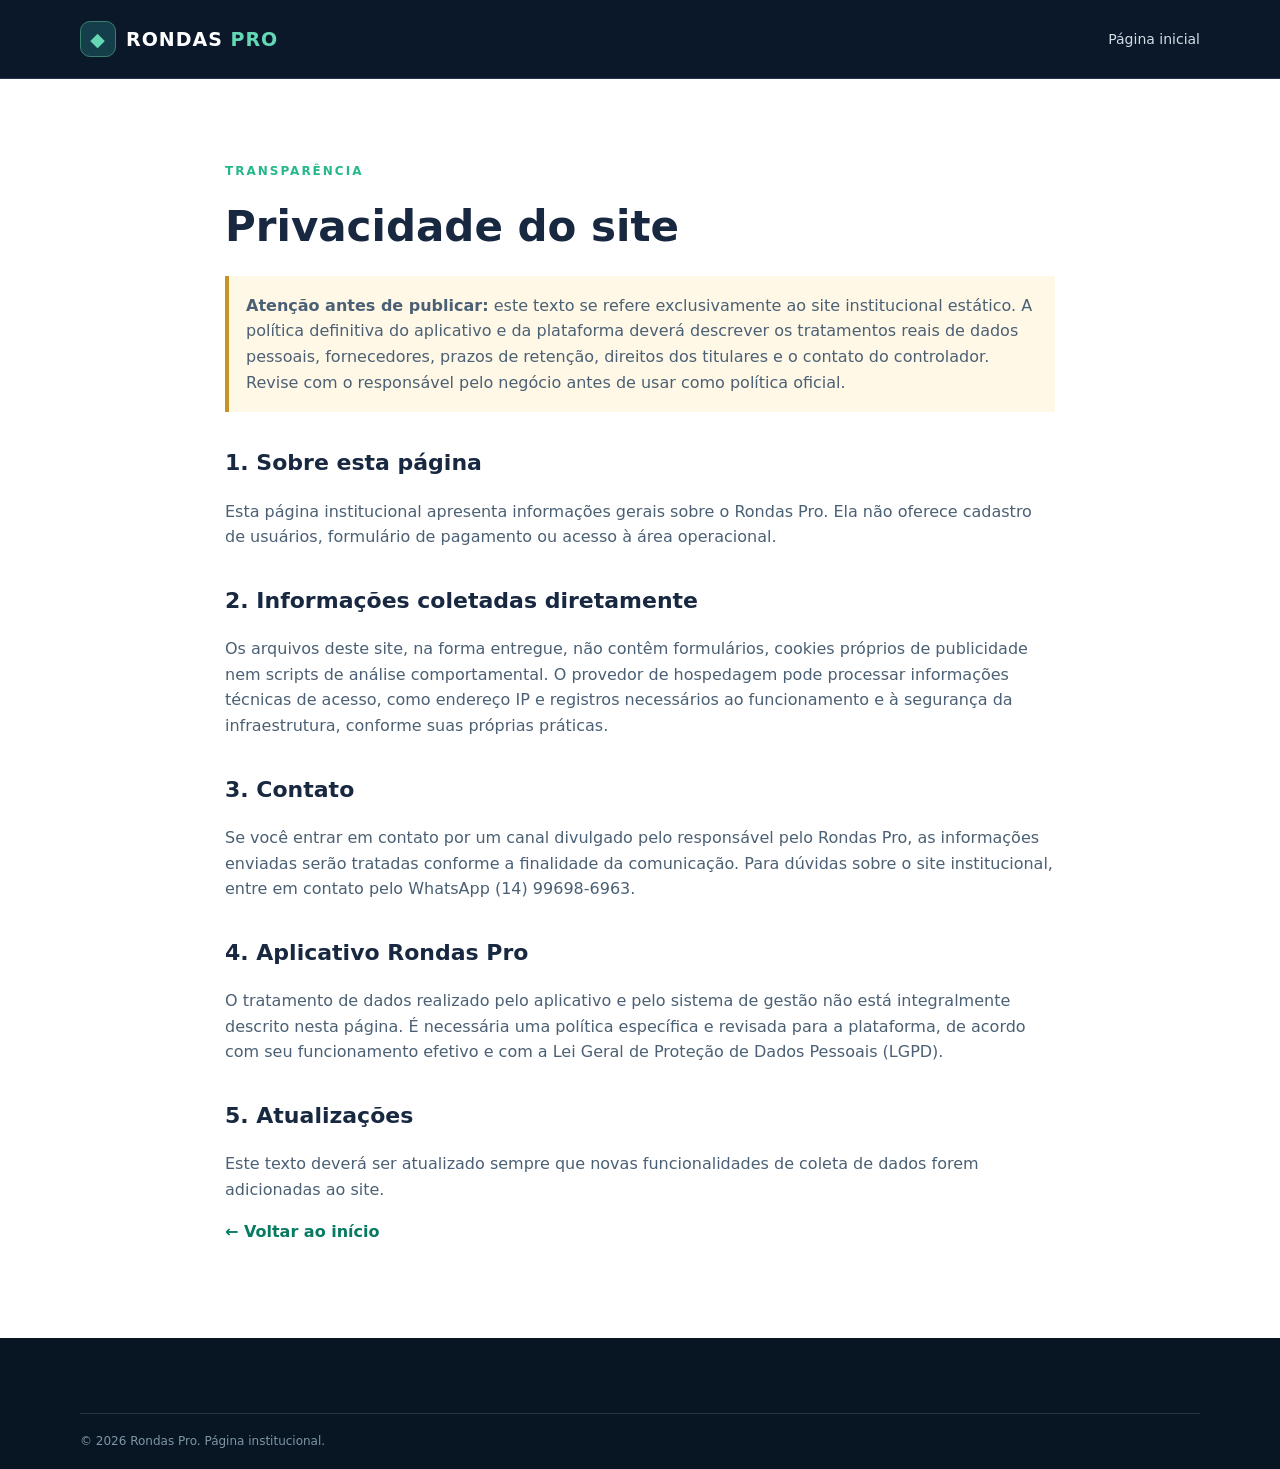
==== privacidade.html @ fb38d1d8 "Site institucional Rondas Pro" ====
<!doctype html><html lang="pt-BR"><head><meta charset="utf-8"><meta name="viewport" content="width=device-width,initial-scale=1"><title>Privacidade | Rondas Pro</title><meta name="description" content="Informações de privacidade do site institucional Rondas Pro."><link rel="stylesheet" href="styles.css"></head><body><header class="header"><div class="wrap nav"><a class="brand" href="index.html"><span class="brand-mark">◆</span><span>RONDAS <b>PRO</b></span></a><nav><a href="index.html">Página inicial</a></nav></div></header><main class="wrap privacy"><span class="section-label">TRANSPARÊNCIA</span><h1>Privacidade do site</h1><p class="notice"><strong>Atenção antes de publicar:</strong> este texto se refere exclusivamente ao site institucional estático. A política definitiva do aplicativo e da plataforma deverá descrever os tratamentos reais de dados pessoais, fornecedores, prazos de retenção, direitos dos titulares e o contato do controlador. Revise com o responsável pelo negócio antes de usar como política oficial.</p><h2>1. Sobre esta página</h2><p>Esta página institucional apresenta informações gerais sobre o Rondas Pro. Ela não oferece cadastro de usuários, formulário de pagamento ou acesso à área operacional.</p><h2>2. Informações coletadas diretamente</h2><p>Os arquivos deste site, na forma entregue, não contêm formulários, cookies próprios de publicidade nem scripts de análise comportamental. O provedor de hospedagem pode processar informações técnicas de acesso, como endereço IP e registros necessários ao funcionamento e à segurança da infraestrutura, conforme suas próprias práticas.</p><h2>3. Contato</h2><p>Se você entrar em contato por um canal divulgado pelo responsável pelo Rondas Pro, as informações enviadas serão tratadas conforme a finalidade da comunicação. Para dúvidas sobre o site institucional, entre em contato pelo WhatsApp <a href="https://wa.me/5514996986963" target="_blank" rel="noopener noreferrer">(14) 99698-6963</a>.</p><h2>4. Aplicativo Rondas Pro</h2><p>O tratamento de dados realizado pelo aplicativo e pelo sistema de gestão não está integralmente descrito nesta página. É necessária uma política específica e revisada para a plataforma, de acordo com seu funcionamento efetivo e com a Lei Geral de Proteção de Dados Pessoais (LGPD).</p><h2>5. Atualizações</h2><p>Este texto deverá ser atualizado sempre que novas funcionalidades de coleta de dados forem adicionadas ao site.</p><p><a class="inline-link" href="index.html">← Voltar ao início</a></p></main><footer><div class="wrap legal">© <span id="year">2026</span> Rondas Pro. Página institucional.</div></footer><script src="script.js"></script></body></html>
---- styles.css ----
:root{font-family:Inter,system-ui,-apple-system,"Segoe UI",Arial,sans-serif;color:#172840;background:#fff;font-synthesis:none}*{box-sizing:border-box}html{scroll-behavior:smooth}body{margin:0;line-height:1.6}a{color:inherit;text-decoration:none}.wrap{width:min(1120px,calc(100% - 40px));margin:auto}.header{background:#0b1829;color:#fff;position:sticky;top:0;z-index:5;border-bottom:1px solid #26354b}.nav{min-height:78px;display:flex;align-items:center;justify-content:space-between;gap:16px}.brand{font-size:19px;font-weight:800;letter-spacing:1px;display:inline-flex;align-items:center;gap:10px}.brand b{color:#64d8b5}.brand-mark{background:#143e49;border:1px solid #39816f;color:#64d8b5;border-radius:10px;width:36px;height:36px;display:grid;place-items:center}.nav nav{display:flex;gap:28px;font-size:14px;color:#d4dce6}.nav a:hover,.foot-links a:hover{color:#65d6ae}.hero{background:radial-gradient(circle at 80% 15%,#214c59 0%,#10273b 31%,#0b1829 72%);color:#fff;padding:104px 0 110px}.hero-grid{display:grid;grid-template-columns:1.1fr 0.9fr;gap:54px;align-items:center}.eyebrow,.section-label{color:#26b78b;font-size:12px;letter-spacing:2px;font-weight:800}.hero h1{font-size:clamp(38px,4.2vw,61px);line-height:1.14;letter-spacing:-2.2px;margin:19px 0 23px}.hero h1 em{color:#78e2ba;font-style:normal}.lead{font-size:17px;color:#c4d3dd;max-width:600px}.actions{display:flex;flex-wrap:wrap;gap:12px;margin-top:30px}.btn{display:inline-flex;align-items:center;justify-content:center;border-radius:10px;padding:14px 20px;font-size:14px;font-weight:750;transition:.2s}.btn:hover{transform:translateY(-2px)}.primary{background:#60d9ab;color:#09263a}.secondary{border:1px solid #526779;color:#fff}.light{background:#fff;color:#0d3d43;white-space:nowrap}.hero-tags{display:flex;gap:12px;flex-wrap:wrap;margin-top:34px}.hero-tags span{font-size:12px;color:#9dc6c5;border:1px solid #345769;padding:5px 10px;border-radius:20px}.dashboard{border:1px solid #31515e;background:linear-gradient(150deg,#163044,#102337);padding:23px;border-radius:19px;box-shadow:0 25px 70px #0005}.dash-top{display:flex;justify-content:space-between;gap:8px;align-items:center;font-size:11px;color:#a8c9d4;font-weight:800;letter-spacing:1px}.dash-top i{display:inline-block;width:7px;height:7px;background:#65ddb2;border-radius:50%;margin-right:6px}.small{font-size:9px;color:#739eab}.dash-title{font-size:22px;line-height:1.35;margin:29px 0 22px}.dash-title strong{color:#7de4bd}.dash-cards{display:grid;grid-template-columns:1fr 1fr;gap:12px}.dash-cards div{padding:17px;border:1px solid #315163;background:#183749;border-radius:12px;min-height:118px}.dash-cards span{display:block;font-size:12px;color:#77d7b6}.dash-cards b{display:block;margin:5px 0;color:#f5f9fc}.dash-cards small{color:#b1c3cc;font-size:11px}.dash-note{font-size:11px;color:#7d9ba5;margin:19px 0 0}.section{padding:88px 0}.intro{max-width:760px;text-align:center}.section h2{font-size:clamp(28px,3vw,40px);line-height:1.25;letter-spacing:-1px;margin:15px 0 19px}.section p{color:#54647a}.soft{background:#f3f7f8}.features{display:grid;grid-template-columns:repeat(3,1fr);gap:18px;margin-top:38px}.features article{padding:27px;background:white;border:1px solid #e2e9ed;border-radius:14px}.feature-icon{color:#10856b;font-weight:900;font-size:12px}.features h3{margin:13px 0 9px;font-size:18px}.features p{font-size:14px;margin:0}.cta{background:#0c4449;color:white}.cta-inner{display:flex;align-items:center;justify-content:space-between;gap:50px}.cta .section-label{color:#8de4c5}.cta p{color:#c3ded8}.cta h2{max-width:610px}.contact-grid{display:grid;grid-template-columns:1fr 1fr;gap:70px;align-items:start}.contact-card{border:1px solid #e0e9ee;background:#f7fafb;border-radius:15px;padding:30px}.contact-card h3{margin-top:0}.note{font-size:13px;background:#fff5d8;padding:13px;border-radius:8px;color:#806020!important}.inline-link{font-weight:700;color:#087a62}.privacy{max-width:830px;padding:78px 0}.privacy h1{font-size:42px;margin:10px 0}.privacy h2{font-size:22px;margin-top:33px}.privacy p,.privacy li{color:#4b6074}.privacy .notice{padding:17px;border-left:4px solid #c59425;background:#fff8e7}footer{background:#081523;color:#d7e2e9;padding-top:40px}.footer{display:flex;justify-content:space-between;gap:30px}.footer p{font-size:13px;color:#92a7b7}.footer-brand{font-size:16px}.foot-links{display:flex;gap:25px;font-size:13px}.legal{border-top:1px solid #243347;color:#7e96a6;margin-top:35px;padding:18px 0;font-size:12px}@media(max-width:780px){.hero{padding:66px 0}.hero-grid,.contact-grid{grid-template-columns:1fr;gap:38px}.features{grid-template-columns:repeat(2,1fr)}.nav nav{gap:12px;font-size:12px}.cta-inner{display:block}.cta .btn{margin-top:15px}}@media(max-width:520px){.wrap{width:min(100% - 30px,1120px)}.brand{font-size:14px}.brand-mark{height:30px;width:30px}.nav nav a:first-child{display:none}.features{grid-template-columns:1fr}.hero h1{letter-spacing:-1px}.section{padding:62px 0}.footer{display:block}.foot-links{margin-top:20px}}
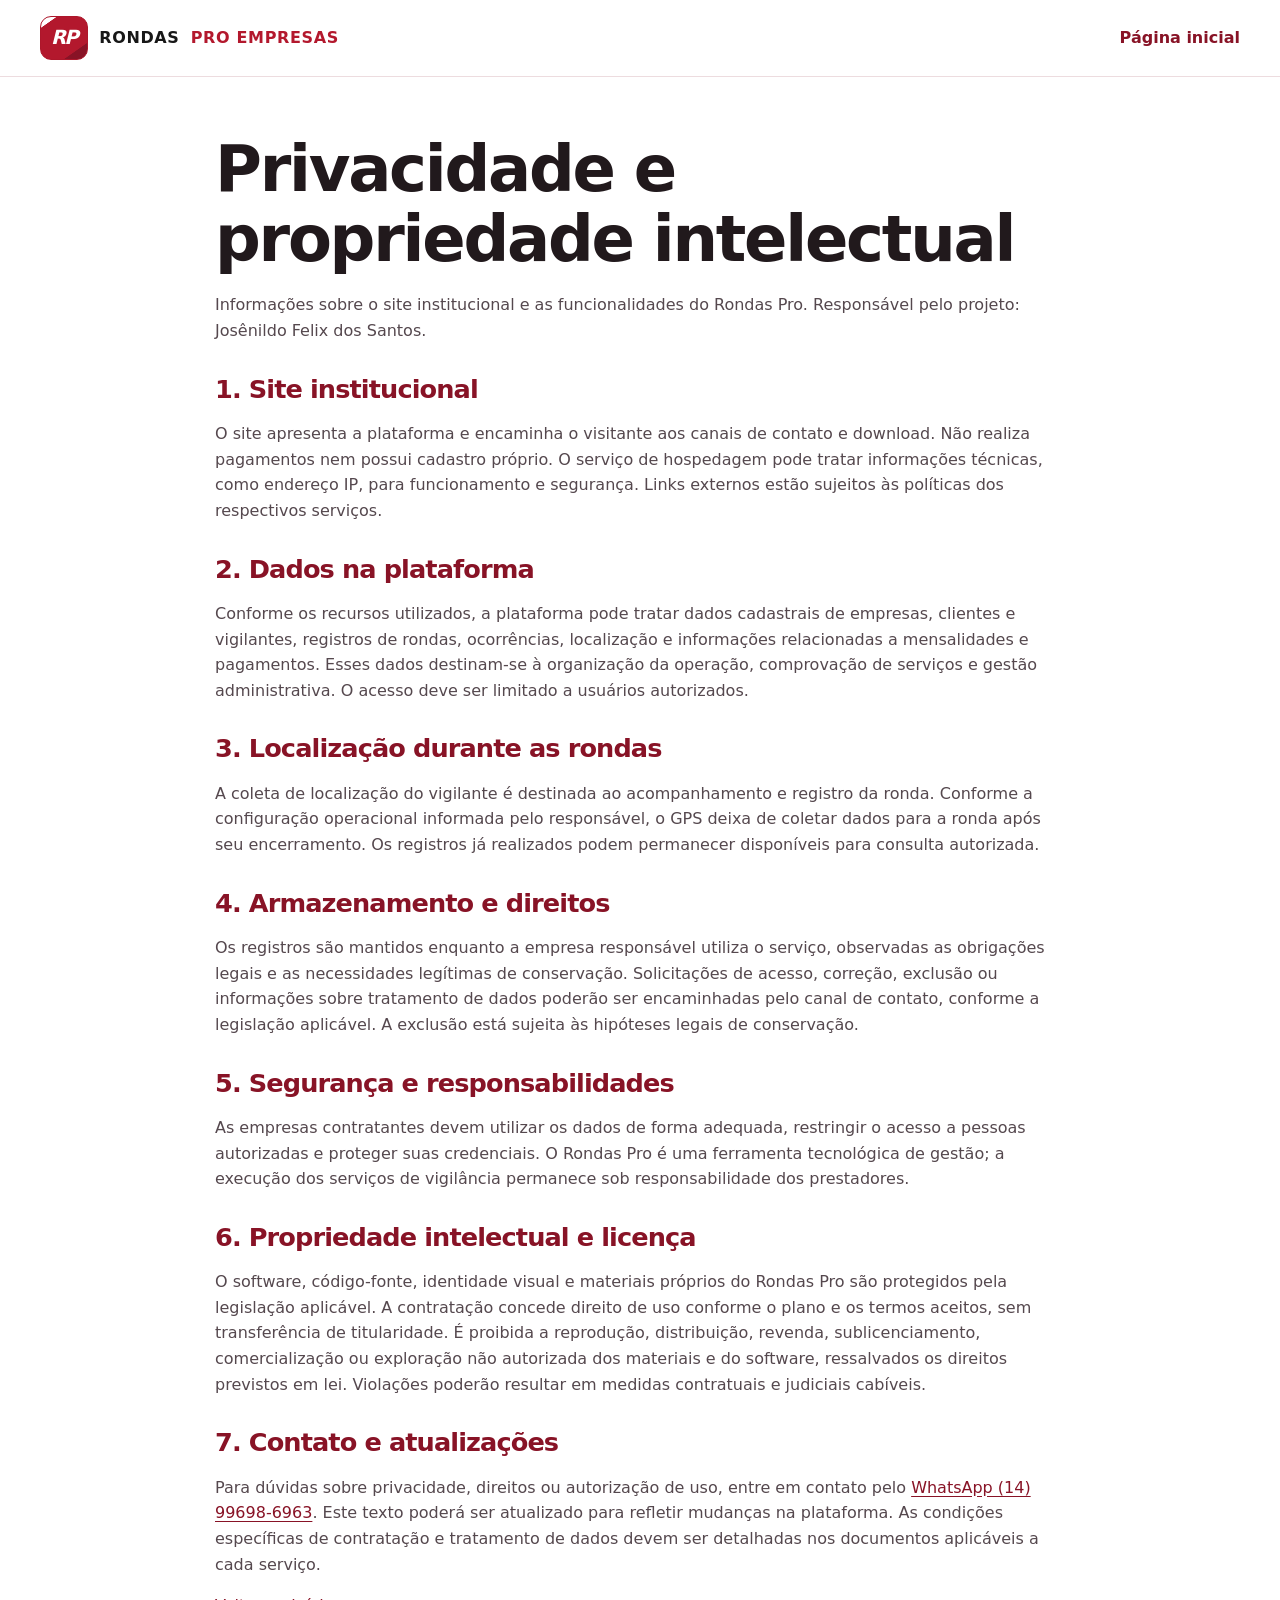
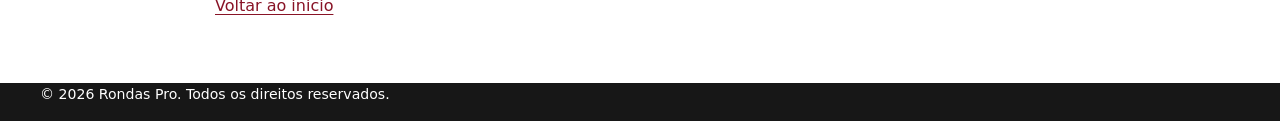
==== commit 0eb8781d: "Atualizar identidade visual, capa e paginas Rondas Pro" ====
--- a/privacidade.html
+++ b/privacidade.html
@@ -1 +1 @@
-<!doctype html><html lang="pt-BR"><head><meta charset="utf-8"><meta name="viewport" content="width=device-width,initial-scale=1"><title>Privacidade | Rondas Pro</title><meta name="description" content="Informações de privacidade do site institucional Rondas Pro."><link rel="stylesheet" href="styles.css"></head><body><header class="header"><div class="wrap nav"><a class="brand" href="index.html"><span class="brand-mark">◆</span><span>RONDAS <b>PRO</b></span></a><nav><a href="index.html">Página inicial</a></nav></div></header><main class="wrap privacy"><span class="section-label">TRANSPARÊNCIA</span><h1>Privacidade do site</h1><p class="notice"><strong>Atenção antes de publicar:</strong> este texto se refere exclusivamente ao site institucional estático. A política definitiva do aplicativo e da plataforma deverá descrever os tratamentos reais de dados pessoais, fornecedores, prazos de retenção, direitos dos titulares e o contato do controlador. Revise com o responsável pelo negócio antes de usar como política oficial.</p><h2>1. Sobre esta página</h2><p>Esta página institucional apresenta informações gerais sobre o Rondas Pro. Ela não oferece cadastro de usuários, formulário de pagamento ou acesso à área operacional.</p><h2>2. Informações coletadas diretamente</h2><p>Os arquivos deste site, na forma entregue, não contêm formulários, cookies próprios de publicidade nem scripts de análise comportamental. O provedor de hospedagem pode processar informações técnicas de acesso, como endereço IP e registros necessários ao funcionamento e à segurança da infraestrutura, conforme suas próprias práticas.</p><h2>3. Contato</h2><p>Se você entrar em contato por um canal divulgado pelo responsável pelo Rondas Pro, as informações enviadas serão tratadas conforme a finalidade da comunicação. Para dúvidas sobre o site institucional, entre em contato pelo WhatsApp <a href="https://wa.me/5514996986963" target="_blank" rel="noopener noreferrer">(14) 99698-6963</a>.</p><h2>4. Aplicativo Rondas Pro</h2><p>O tratamento de dados realizado pelo aplicativo e pelo sistema de gestão não está integralmente descrito nesta página. É necessária uma política específica e revisada para a plataforma, de acordo com seu funcionamento efetivo e com a Lei Geral de Proteção de Dados Pessoais (LGPD).</p><h2>5. Atualizações</h2><p>Este texto deverá ser atualizado sempre que novas funcionalidades de coleta de dados forem adicionadas ao site.</p><p><a class="inline-link" href="index.html">← Voltar ao início</a></p></main><footer><div class="wrap legal">© <span id="year">2026</span> Rondas Pro. Página institucional.</div></footer><script src="script.js"></script></body></html>
+<!doctype html><html lang="pt-BR"><head><meta charset="utf-8"><meta name="viewport" content="width=device-width, initial-scale=1"><title>Privacidade e propriedade intelectual | Rondas Pro</title><link rel="stylesheet" href="styles.css"></head><body><header class="header"><div class="wrap nav"><a class="brand" href="index.html"><span class="brand-mark">RP</span> RONDAS <b>PRO EMPRESAS</b></a><nav><a href="index.html">Página inicial</a></nav></div></header><main class="wrap privacy"><h1>Privacidade e propriedade intelectual</h1><p>Informações sobre o site institucional e as funcionalidades do Rondas Pro. Responsável pelo projeto: Josênildo Felix dos Santos.</p><h2>1. Site institucional</h2><p>O site apresenta a plataforma e encaminha o visitante aos canais de contato e download. Não realiza pagamentos nem possui cadastro próprio. O serviço de hospedagem pode tratar informações técnicas, como endereço IP, para funcionamento e segurança. Links externos estão sujeitos às políticas dos respectivos serviços.</p><h2>2. Dados na plataforma</h2><p>Conforme os recursos utilizados, a plataforma pode tratar dados cadastrais de empresas, clientes e vigilantes, registros de rondas, ocorrências, localização e informações relacionadas a mensalidades e pagamentos. Esses dados destinam-se à organização da operação, comprovação de serviços e gestão administrativa. O acesso deve ser limitado a usuários autorizados.</p><h2>3. Localização durante as rondas</h2><p>A coleta de localização do vigilante é destinada ao acompanhamento e registro da ronda. Conforme a configuração operacional informada pelo responsável, o GPS deixa de coletar dados para a ronda após seu encerramento. Os registros já realizados podem permanecer disponíveis para consulta autorizada.</p><h2>4. Armazenamento e direitos</h2><p>Os registros são mantidos enquanto a empresa responsável utiliza o serviço, observadas as obrigações legais e as necessidades legítimas de conservação. Solicitações de acesso, correção, exclusão ou informações sobre tratamento de dados poderão ser encaminhadas pelo canal de contato, conforme a legislação aplicável. A exclusão está sujeita às hipóteses legais de conservação.</p><h2>5. Segurança e responsabilidades</h2><p>As empresas contratantes devem utilizar os dados de forma adequada, restringir o acesso a pessoas autorizadas e proteger suas credenciais. O Rondas Pro é uma ferramenta tecnológica de gestão; a execução dos serviços de vigilância permanece sob responsabilidade dos prestadores.</p><h2>6. Propriedade intelectual e licença</h2><p>O software, código-fonte, identidade visual e materiais próprios do Rondas Pro são protegidos pela legislação aplicável. A contratação concede direito de uso conforme o plano e os termos aceitos, sem transferência de titularidade. É proibida a reprodução, distribuição, revenda, sublicenciamento, comercialização ou exploração não autorizada dos materiais e do software, ressalvados os direitos previstos em lei. Violações poderão resultar em medidas contratuais e judiciais cabíveis.</p><h2>7. Contato e atualizações</h2><p>Para dúvidas sobre privacidade, direitos ou autorização de uso, entre em contato pelo <a href="https://wa.me/5514996986963">WhatsApp (14) 99698-6963</a>. Este texto poderá ser atualizado para refletir mudanças na plataforma. As condições específicas de contratação e tratamento de dados devem ser detalhadas nos documentos aplicáveis a cada serviço.</p><p><a href="index.html">Voltar ao início</a></p></main><footer><div class="wrap legal">© 2026 Rondas Pro. Todos os direitos reservados.</div></footer></body></html>
--- a/styles.css
+++ b/styles.css
@@ -1 +1,25 @@
-:root{font-family:Inter,system-ui,-apple-system,"Segoe UI",Arial,sans-serif;color:#172840;background:#fff;font-synthesis:none}*{box-sizing:border-box}html{scroll-behavior:smooth}body{margin:0;line-height:1.6}a{color:inherit;text-decoration:none}.wrap{width:min(1120px,calc(100% - 40px));margin:auto}.header{background:#0b1829;color:#fff;position:sticky;top:0;z-index:5;border-bottom:1px solid #26354b}.nav{min-height:78px;display:flex;align-items:center;justify-content:space-between;gap:16px}.brand{font-size:19px;font-weight:800;letter-spacing:1px;display:inline-flex;align-items:center;gap:10px}.brand b{color:#64d8b5}.brand-mark{background:#143e49;border:1px solid #39816f;color:#64d8b5;border-radius:10px;width:36px;height:36px;display:grid;place-items:center}.nav nav{display:flex;gap:28px;font-size:14px;color:#d4dce6}.nav a:hover,.foot-links a:hover{color:#65d6ae}.hero{background:radial-gradient(circle at 80% 15%,#214c59 0%,#10273b 31%,#0b1829 72%);color:#fff;padding:104px 0 110px}.hero-grid{display:grid;grid-template-columns:1.1fr 0.9fr;gap:54px;align-items:center}.eyebrow,.section-label{color:#26b78b;font-size:12px;letter-spacing:2px;font-weight:800}.hero h1{font-size:clamp(38px,4.2vw,61px);line-height:1.14;letter-spacing:-2.2px;margin:19px 0 23px}.hero h1 em{color:#78e2ba;font-style:normal}.lead{font-size:17px;color:#c4d3dd;max-width:600px}.actions{display:flex;flex-wrap:wrap;gap:12px;margin-top:30px}.btn{display:inline-flex;align-items:center;justify-content:center;border-radius:10px;padding:14px 20px;font-size:14px;font-weight:750;transition:.2s}.btn:hover{transform:translateY(-2px)}.primary{background:#60d9ab;color:#09263a}.secondary{border:1px solid #526779;color:#fff}.light{background:#fff;color:#0d3d43;white-space:nowrap}.hero-tags{display:flex;gap:12px;flex-wrap:wrap;margin-top:34px}.hero-tags span{font-size:12px;color:#9dc6c5;border:1px solid #345769;padding:5px 10px;border-radius:20px}.dashboard{border:1px solid #31515e;background:linear-gradient(150deg,#163044,#102337);padding:23px;border-radius:19px;box-shadow:0 25px 70px #0005}.dash-top{display:flex;justify-content:space-between;gap:8px;align-items:center;font-size:11px;color:#a8c9d4;font-weight:800;letter-spacing:1px}.dash-top i{display:inline-block;width:7px;height:7px;background:#65ddb2;border-radius:50%;margin-right:6px}.small{font-size:9px;color:#739eab}.dash-title{font-size:22px;line-height:1.35;margin:29px 0 22px}.dash-title strong{color:#7de4bd}.dash-cards{display:grid;grid-template-columns:1fr 1fr;gap:12px}.dash-cards div{padding:17px;border:1px solid #315163;background:#183749;border-radius:12px;min-height:118px}.dash-cards span{display:block;font-size:12px;color:#77d7b6}.dash-cards b{display:block;margin:5px 0;color:#f5f9fc}.dash-cards small{color:#b1c3cc;font-size:11px}.dash-note{font-size:11px;color:#7d9ba5;margin:19px 0 0}.section{padding:88px 0}.intro{max-width:760px;text-align:center}.section h2{font-size:clamp(28px,3vw,40px);line-height:1.25;letter-spacing:-1px;margin:15px 0 19px}.section p{color:#54647a}.soft{background:#f3f7f8}.features{display:grid;grid-template-columns:repeat(3,1fr);gap:18px;margin-top:38px}.features article{padding:27px;background:white;border:1px solid #e2e9ed;border-radius:14px}.feature-icon{color:#10856b;font-weight:900;font-size:12px}.features h3{margin:13px 0 9px;font-size:18px}.features p{font-size:14px;margin:0}.cta{background:#0c4449;color:white}.cta-inner{display:flex;align-items:center;justify-content:space-between;gap:50px}.cta .section-label{color:#8de4c5}.cta p{color:#c3ded8}.cta h2{max-width:610px}.contact-grid{display:grid;grid-template-columns:1fr 1fr;gap:70px;align-items:start}.contact-card{border:1px solid #e0e9ee;background:#f7fafb;border-radius:15px;padding:30px}.contact-card h3{margin-top:0}.note{font-size:13px;background:#fff5d8;padding:13px;border-radius:8px;color:#806020!important}.inline-link{font-weight:700;color:#087a62}.privacy{max-width:830px;padding:78px 0}.privacy h1{font-size:42px;margin:10px 0}.privacy h2{font-size:22px;margin-top:33px}.privacy p,.privacy li{color:#4b6074}.privacy .notice{padding:17px;border-left:4px solid #c59425;background:#fff8e7}footer{background:#081523;color:#d7e2e9;padding-top:40px}.footer{display:flex;justify-content:space-between;gap:30px}.footer p{font-size:13px;color:#92a7b7}.footer-brand{font-size:16px}.foot-links{display:flex;gap:25px;font-size:13px}.legal{border-top:1px solid #243347;color:#7e96a6;margin-top:35px;padding:18px 0;font-size:12px}@media(max-width:780px){.hero{padding:66px 0}.hero-grid,.contact-grid{grid-template-columns:1fr;gap:38px}.features{grid-template-columns:repeat(2,1fr)}.nav nav{gap:12px;font-size:12px}.cta-inner{display:block}.cta .btn{margin-top:15px}}@media(max-width:520px){.wrap{width:min(100% - 30px,1120px)}.brand{font-size:14px}.brand-mark{height:30px;width:30px}.nav nav a:first-child{display:none}.features{grid-template-columns:1fr}.hero h1{letter-spacing:-1px}.section{padding:62px 0}.footer{display:block}.foot-links{margin-top:20px}}
+
+    :root{--red:#b3182d;--deep:#881326;--ink:#21191c;--muted:#55484e;--line:#eddcdf;--tint:#fcf3f4}
+    *{box-sizing:border-box}html{scroll-behavior:smooth}body{margin:0;background:white;color:var(--ink);font:1rem/1.6 "Segoe UI",system-ui,sans-serif}
+    .wrap{width:min(1200px,calc(100% - 3rem));margin:auto}a{color:var(--deep);text-underline-offset:.2em}
+    a:focus-visible,summary:focus-visible{outline:3px solid #784100;outline-offset:4px}
+    .header{border-bottom:1px solid var(--line)}.nav,.footer{display:flex;justify-content:space-between;align-items:center;gap:1rem;padding:1rem 0}
+    nav,.foot-links{display:flex;gap:1.4rem;flex-wrap:wrap}nav a,.brand{text-decoration:none;font-weight:750}.brand{display:inline-flex;align-items:center;gap:.7rem;color:var(--ink);letter-spacing:.04em}.brand b{color:var(--red)}
+    .brand-mark{display:grid;place-items:center;width:48px;height:44px;border-radius:11px;background:linear-gradient(145deg,#fff 0 14%,#b3182d 15% 78%,#881326 79%);color:#fff;font-size:1.22rem;font-style:italic;font-weight:900;letter-spacing:-.08em;border:1px solid #ad172b}
+    .hero{background:linear-gradient(135deg,#fff 35%,var(--tint));border-bottom:1px solid var(--line);padding:clamp(2.6rem,6vw,6rem) 0}
+    .hero>.wrap{display:grid;grid-template-columns:1fr 1fr;align-items:center;gap:clamp(1.5rem,5vw,5rem)}.cover-photo{width:100%;height:auto;aspect-ratio:4/3;object-fit:cover;object-position:right top;filter:contrast(1.09);border-radius:20px;box-shadow:0 18px 40px #60122120;grid-column:2;grid-row:1}.cover-copy{grid-column:1;grid-row:1}
+    .eyebrow,.section-label{color:var(--deep);font-weight:800;font-size:.8rem;letter-spacing:.11em}
+    h1,h2,h3,p{margin:0}h1,h2,h3{line-height:1.09;letter-spacing:-.035em}h1{font-size:clamp(2.65rem,5vw,5.1rem);margin:.65rem 0 1.1rem}h1 em{color:var(--red);font-style:normal;display:block}
+    h2{font-size:clamp(2rem,3.6vw,3.4rem);color:var(--deep);margin:.4rem 0 1.1rem}h3{font-size:1.45rem;color:var(--deep);margin-bottom:.55rem}
+    p{color:var(--muted)}.lead{font-size:1.14rem;max-width:47ch}.actions{display:flex;flex-wrap:wrap;gap:.65rem;margin-top:1.6rem}.trial-note{margin-top:.65rem;font-size:.9rem}
+    .btn{display:inline-flex;align-items:center;justify-content:center;min-height:52px;padding:.72rem 1.15rem;border-radius:10px;font-weight:750;text-decoration:none;border:1px solid var(--red);text-align:center}.btn.primary,.btn.light{background:var(--red);color:white;box-shadow:0 5px 0 var(--deep)}.btn.primary:hover,.btn.light:hover{background:var(--deep)}.btn.secondary{background:white;color:var(--deep)}
+    .cover-benefits{list-style:none;padding:0;margin:1.15rem 0 0;display:grid;gap:.55rem}.cover-benefits li{border-left:3px solid var(--red);padding:.25rem 0 .25rem .75rem;color:var(--muted);line-height:1.4}.cover-benefits strong{color:var(--deep)}
+    .section{padding:clamp(2.7rem,6vw,5rem) 0}.soft,.cta,footer{background:var(--tint)}.cta{border-block:1px solid var(--line)}.cta-inner,.contact-grid{display:grid;grid-template-columns:1fr auto;align-items:center;gap:1.5rem}
+    .features{display:grid;grid-template-columns:repeat(3,minmax(0,1fr));gap:1rem;margin-top:1.6rem}.features article,.contact-card{background:#fff;border:1px solid var(--line);border-radius:14px;padding:1.4rem;box-shadow:0 6px 18px #6012210a}
+    #solucao article{border-top:4px solid var(--red)}.card-benefit{display:block;color:var(--ink);font-weight:750;margin-bottom:.35rem}.contact-card p+p{margin-top:.45rem}
+    .site-faq details{padding:1rem 0;border-bottom:1px solid var(--line)}summary{cursor:pointer;font-weight:700}.site-faq p{margin-top:.55rem}.legal{padding:0 0 1rem;color:var(--muted);font-size:.88rem}
+    @media(max-width:800px){.hero>.wrap,.cta-inner,.contact-grid{grid-template-columns:1fr}.cover-copy,.cover-photo{grid-column:auto;grid-row:auto}.cover-photo{min-height:0;height:auto;aspect-ratio:16/9}.features{grid-template-columns:repeat(2,minmax(0,1fr))}.cta .btn{justify-self:start}}
+    @media(max-width:540px){.wrap{width:calc(100% - 2rem)}.nav,.footer{align-items:flex-start;flex-direction:column}nav{gap:1rem}.features{grid-template-columns:1fr}.actions .btn{width:100%}}
+    @media(prefers-reduced-motion:reduce){html{scroll-behavior:auto}}
+  
+.cover-photo{aspect-ratio:auto;object-fit:contain;filter:none;width:100%;height:auto}.brand{color:#171717}.brand b{color:#b3182d}.footer{color:#fff}footer{background:#171717}footer .brand,footer p,footer .legal,footer .foot-links a{color:#fff}footer .brand b{color:#ff6975}.slogan{font-size:1.15rem;font-weight:800;color:#881326;margin:0 0 1rem}.privacy{max-width:850px;padding:3rem 0}.privacy h2{font-size:1.6rem;margin-top:2rem}.privacy p{margin:0 0 1rem}.privacy ul{padding-left:1.4rem}
